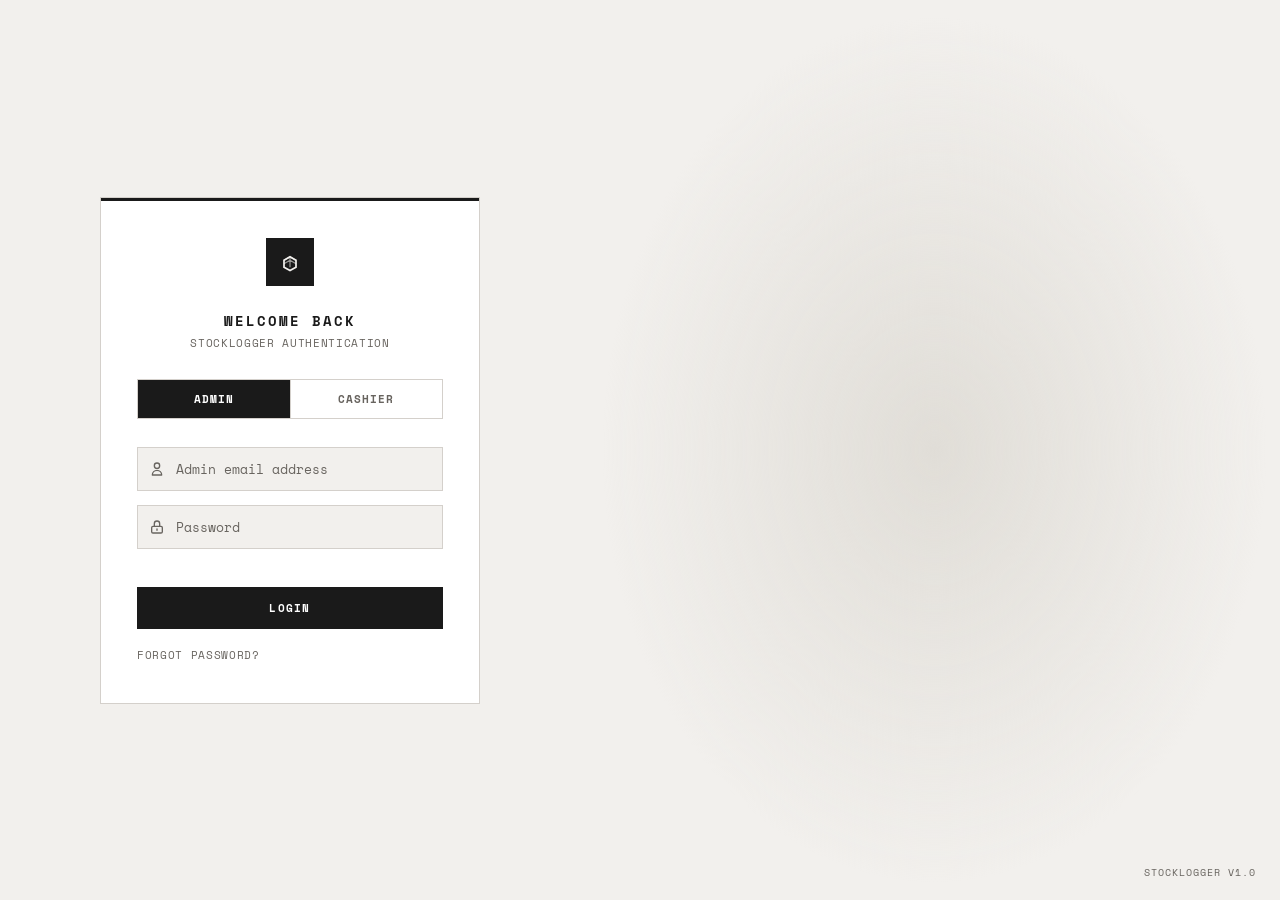
==== index.html @ cfd74014 "opimizing minimal UI/UX Design" ====
<!doctype html>
<html lang="en">
<head>
  <meta charset="UTF-8" />
  <meta name="viewport" content="width=device-width, initial-scale=1" />
  <title>StockLogger · Sign In</title>
  <meta name="description" content="Sign in to StockLogger — warehouse inventory management." />
  <link rel="icon" type="image/svg+xml" href="/favicon.svg" />
  <link rel="preconnect" href="https://fonts.googleapis.com" />
  <link href="https://fonts.googleapis.com/css2?family=Space+Mono:ital,wght@0,400;0,700;1,400&family=IBM+Plex+Mono:wght@300;400;500;600;700&display=swap" rel="stylesheet" />
  <style>
    @import url('https://fonts.googleapis.com/css2?family=Space+Mono:ital,wght@0,400;0,700;1,400&family=IBM+Plex+Mono:wght@300;400;500;600;700&display=swap');
    
    :root {
      --bg: #f2f0ed;
      --bg-subtle: #eae7e3;
      --panel: #ffffff;
      --line: #d4d0cb;
      --text: #1a1a1a;
      --text-secondary: #4a4a4a;
      --muted: #68645f;
      --out: #c43e2a;
      --mono: 'Space Mono', 'IBM Plex Mono', 'Courier New', monospace;
    }

    * { box-sizing: border-box; margin: 0; padding: 0; }

    ::selection {
      background: rgba(0,0,0,0.15);
      color: var(--text);
    }

    body {
      background: var(--bg);
      color: var(--text);
      font-family: var(--mono);
      font-size: 0.8125rem;
      line-height: 1.5;
      min-height: 100vh;
      display: flex;
      align-items: center;
      justify-content: center;
      -webkit-font-smoothing: antialiased;
      position: relative;
      overflow: hidden;
    }

body {
  justify-content: flex-start;
  overflow: auto;
  overflow-x: hidden;
  padding: 48px max(32px, calc((100vw - 1120px) / 2));
}

/* The rack occupies the right half while the form stays clear and readable. */
.rack-backdrop {
  position: fixed;
  inset: 0 0 0 46%;
  display: grid;
  place-items: center;
  background: radial-gradient(ellipse at center, #e0ddd7 0%, transparent 68%);
}
.rack-stage {
  width: min(100%, 620px);
  padding: 24px 40px;
}
.rack-svg {
  display: block;
  width: 100%;
  max-height: 72vh;
  overflow: visible;
  filter: drop-shadow(0 24px 16px rgb(40 35 28 / 9%));
}
.rack-solid polygon {
  stroke: #67645e;
  stroke-width: 0.7;
  stroke-linejoin: round;
}
.rack-side {
  fill: #9d9991;
}
.rack-front {
  fill: #c3bfb7;
}
.rack-top {
  fill: #e4e0d9;
}
.rack-unit .rack-front {
  fill: #eeebe5;
}
.rack-unit .rack-side {
  fill: #b5b0a7;
}
.rack-unit .rack-top {
  fill: #f7f5f0;
}
.rack-unit.is-selected .rack-front {
  fill: #dbe6db;
}
.rack-unit.is-selected polygon {
  stroke: #000000ff;
}
.rack-led {
  fill: #ffffffff;
}
.rack-led.is-on {
  fill: #000000ff;
}

@media (max-width: 760px) {
  body {
    justify-content: center;
    padding: 48px 16px;
  }
  .rack-backdrop {
    display: none;
  }
  .auth-card {
    padding: 0;
  }
}



    /* Loading overlay */
    .loading-overlay {
      position: fixed;
      inset: 0;
      background: rgba(242,240,237,0.92);
      backdrop-filter: blur(4px);
      z-index: 50;
      display: flex;
      align-items: center;
      justify-content: center;
      transition: opacity 0.3s;
    }
    .loading-overlay.hidden {
      opacity: 0;
      pointer-events: none;
    }
    .loading-inner {
      display: flex;
      flex-direction: column;
      align-items: center;
    }
    .loading-icon-wrap {
      width: 48px; height: 48px;
      border: 1px solid var(--line);
      display: flex;
      align-items: center;
      justify-content: center;
      margin-bottom: 16px;
      background: var(--panel);
    }
    .loading-spinner {
      width: 20px; height: 20px;
      border: 2px solid var(--line);
      border-top-color: var(--text);
      border-radius: 50%;
      animation: spin 0.8s linear infinite;
      margin-bottom: 12px;
    }
    .loading-label {
      font: 400 0.6875rem var(--mono);
      color: var(--muted);
      text-transform: uppercase;
      letter-spacing: 0.1em;
    }

    /* Card container */
    .auth-card {
      width: 100%;
      max-width: 420px;
      padding: 0 20px;
      position: relative;
      z-index: 1;
    }
    .auth-inner {
      background: var(--panel);
      border: 1px solid var(--line);
      padding: 40px 36px;
      position: relative;
    }

    /* Top accent line */
    .auth-inner::before {
      content: '';
      position: absolute;
      top: 0;
      left: 0;
      right: 0;
      height: 3px;
      background: var(--text);
    }

    /* Logo */
    .auth-logo {
      width: 48px; height: 48px;
      background: var(--text);
      color: var(--panel);
      display: flex;
      align-items: center;
      justify-content: center;
      margin: 0 auto 24px;
    }

    .auth-title {
      font: 700 0.875rem var(--mono);
      text-align: center;
      letter-spacing: 0.14em;
      text-transform: uppercase;
      margin-bottom: 4px;
    }
    .auth-subtitle {
      font: 400 0.6875rem var(--mono);
      text-align: center;
      color: var(--muted);
      letter-spacing: 0.06em;
      text-transform: uppercase;
      margin-bottom: 28px;
    }

    /* Tab switcher */
    .tab-switcher {
      display: flex;
      border: 1px solid var(--line);
      margin-bottom: 28px;
    }
    .tab-btn {
      flex: 1;
      padding: 11px;
      font: 600 0.6875rem var(--mono);
      letter-spacing: 0.1em;
      text-transform: uppercase;
      background: transparent;
      border: none;
      color: var(--muted);
      cursor: pointer;
      transition: all 0.2s;
    }
    .tab-btn:first-child { border-right: 1px solid var(--line); }
    .tab-btn.active {
      background: var(--text);
      color: var(--panel);
    }

    /* Form inputs */
    .form-group {
      margin-bottom: 14px;
    }
    .form-label {
      display: block;
      font: 600 0.625rem var(--mono);
      color: var(--muted);
      text-transform: uppercase;
      letter-spacing: 0.1em;
      margin-bottom: 6px;
    }
    .input-wrap {
      position: relative;
    }
    .input-icon {
      position: absolute;
      left: 12px;
      top: 50%;
      transform: translateY(-50%);
      color: var(--muted);
      width: 16px; height: 16px;
      pointer-events: none;
    }
    .auth-input {
      width: 100%;
      background: var(--bg);
      border: 1px solid var(--line);
      color: var(--text);
      padding: 11px 12px 11px 38px;
      font: 400 0.8125rem var(--mono);
      transition: border-color 0.2s, box-shadow 0.2s;
      outline: none;
    }
    .auth-input::placeholder { color: var(--muted); }
    .auth-input:focus {
      border-color: var(--text);
      box-shadow: 0 0 0 1px var(--text);
    }

    /* Error message */
    .auth-error {
      font: 400 0.6875rem var(--mono);
      color: var(--out);
      margin-top: 12px;
      text-transform: uppercase;
      letter-spacing: 0.04em;
      display: none;
    }
    .auth-error.visible { display: block; }

    /* Submit button */
    .auth-submit {
      width: 100%;
      padding: 13px;
      background: var(--text);
      color: var(--panel);
      border: none;
      font: 700 0.6875rem var(--mono);
      letter-spacing: 0.12em;
      text-transform: uppercase;
      cursor: pointer;
      margin-top: 24px;
      transition: opacity 0.2s, transform 0.1s;
    }
    .auth-submit:hover { opacity: 0.85; }
    .auth-submit:active { transform: translateY(1px); }

    /* Forgot password */
    .auth-forgot {
      display: block;
      margin-top: 18px;
      text-align: center;
      font: 400 0.6875rem var(--mono);
      color: var(--muted);
      text-transform: uppercase;
      letter-spacing: 0.06em;
      background: none;
      border: none;
      cursor: pointer;
      transition: color 0.2s;
    }
    .auth-forgot:hover { color: var(--text); }

    /* Panel visibility */
    .panel-hidden { display: none; }

    /* ── Reset Modal ── */
    .reset-overlay {
      position: fixed;
      inset: 0;
      background: rgba(242,240,237,0.88);
      backdrop-filter: blur(6px);
      z-index: 50;
      display: flex;
      align-items: center;
      justify-content: center;
      opacity: 0;
      pointer-events: none;
      transition: opacity 0.2s;
    }
    .reset-overlay.open {
      opacity: 1;
      pointer-events: all;
    }
    .reset-card {
      background: var(--panel);
      border: 1px solid var(--line);
      padding: 32px;
      max-width: 380px;
      max-height: calc(100dvh - 32px);
      overflow-y: auto;
      width: 100%;
      margin: 0 16px;
      position: relative;
      transform: translateY(12px);
      transition: transform 0.3s cubic-bezier(.34,1.56,.64,1);
    }
    .reset-overlay.open .reset-card {
      transform: translateY(0);
    }
    .reset-close {
      position: absolute;
      top: 14px; right: 14px;
      background: transparent;
      border: 1px solid var(--line);
      color: var(--muted);
      width: 28px; height: 28px;
      display: flex;
      align-items: center;
      justify-content: center;
      cursor: pointer;
      transition: color 0.2s, border-color 0.2s;
    }
    .reset-close:hover { color: var(--text); border-color: var(--text); }

    .reset-icon {
      width: 44px; height: 44px;
      border: 1px solid var(--line);
      display: flex;
      align-items: center;
      justify-content: center;
      margin-bottom: 16px;
      color: var(--text);
    }
    .reset-title {
      font: 700 0.8125rem var(--mono);
      letter-spacing: 0.1em;
      text-transform: uppercase;
      margin-bottom: 8px;
    }
    .reset-desc {
      font: 400 0.6875rem var(--mono);
      color: var(--muted);
      line-height: 1.7;
      margin-bottom: 20px;
    }
    .reset-input {
      width: 100%;
      background: var(--bg);
      border: 1px solid var(--line);
      color: var(--text);
      padding: 11px 12px;
      font: 400 0.8125rem var(--mono);
      margin-bottom: 12px;
      outline: none;
      transition: border-color 0.2s;
    }
    .reset-input:focus { border-color: var(--text); box-shadow: 0 0 0 1px var(--text); }
    .reset-input::placeholder { color: var(--muted); }

    .reset-msg {
      font: 400 0.6875rem var(--mono);
      color: var(--out);
      margin-bottom: 12px;
      display: none;
    }
    .reset-msg.error { display: block; }
    .reset-msg.visible { display: block; }

    .reset-actions {
      display: flex;
      gap: 8px;
    }
    .reset-btn-cancel {
      flex: 1;
      padding: 11px;
      background: transparent;
      border: 1px solid var(--line);
      font: 500 0.6875rem var(--mono);
      letter-spacing: 0.08em;
      text-transform: uppercase;
      color: var(--text-secondary);
      cursor: pointer;
      transition: border-color 0.2s;
    }
    .reset-btn-cancel:hover { border-color: var(--text); }
    .reset-btn-confirm {
      flex: 1;
      padding: 11px;
      background: var(--text);
      border: none;
      font: 600 0.6875rem var(--mono);
      letter-spacing: 0.08em;
      text-transform: uppercase;
      color: var(--panel);
      cursor: pointer;
      transition: opacity 0.2s;
    }
    .reset-btn-confirm:hover { opacity: 0.85; }

    /* Success step */
    .reset-success-icon {
      width: 44px; height: 44px;
      border: 1px solid rgba(45,138,78,0.3);
      background: rgba(45,138,78,0.06);
      color: #2d8a4e;
      display: flex;
      align-items: center;
      justify-content: center;
      margin-bottom: 16px;
    }
    .reset-success-text {
      font: 600 0.6875rem var(--mono);
      margin-bottom: 4px;
      text-transform: uppercase;
      letter-spacing: 0.06em;
    }
    .reset-success-info {
      font: 400 0.6875rem var(--mono);
      color: var(--muted);
      margin-bottom: 20px;
      line-height: 1.7;
    }
    .reset-btn-done {
      width: 100%;
      padding: 11px;
      background: var(--text);
      border: none;
      font: 600 0.6875rem var(--mono);
      letter-spacing: 0.08em;
      text-transform: uppercase;
      color: var(--panel);
      cursor: pointer;
      transition: opacity 0.2s;
    }
    .reset-btn-done:hover { opacity: 0.85; }

    .hidden { display: none !important; }

    @keyframes spin { to { transform: rotate(360deg); } }
    @keyframes shake {
      0%, 100% { transform: translateX(0); }
      20%, 60% { transform: translateX(-4px); }
      40%, 80% { transform: translateX(4px); }
    }

    /* ── Corner label ── */
    .corner-label {
      position: fixed;
      bottom: 20px;
      right: 24px;
      font: 400 0.625rem var(--mono);
      color: var(--muted);
      text-transform: uppercase;
      letter-spacing: 0.1em;
      z-index: 2;
    }
  </style>
  <link rel="stylesheet" href="/src/login.css" />
</head>
<body>

  <!-- Animated drawer background -->
  <div class="rack-backdrop" aria-hidden="true">
    <div id="login-rack" class="rack-stage">
      <svg class="rack-svg" viewBox="0 0 400 440"></svg>
    </div>
  </div>

  <!-- Loading overlay -->
  <div id="loadingOverlay" class="loading-overlay hidden">
    <div class="loading-inner">
      <div class="loading-icon-wrap">
        <svg width="22" height="22" viewBox="0 0 28 28" fill="none">
          <path d="M7 20V12l7-4 7 4v8l-7 4-7-4Z" stroke="#1a1a1a" stroke-width="2" fill="none"/>
          <path d="M14 8l-7 4m7-4 7 4m-7-4v4m0 0-7 4m7-4 7 4m-7-4v8" stroke="#1a1a1a" stroke-width="1.4" opacity=".5"/>
        </svg>
      </div>
      <div class="loading-spinner"></div>
      <div class="loading-label loading-text">Authenticating...</div>
    </div>
  </div>

  <div class="auth-card">
    <div class="auth-inner">

      <!-- Logo -->
      <div class="auth-logo">
        <svg width="24" height="24" viewBox="0 0 28 28" fill="none">
          <path d="M7 20V12l7-4 7 4v8l-7 4-7-4Z" stroke="#f2f0ed" stroke-width="2" fill="none"/>
          <path d="M14 8l-7 4m7-4 7 4m-7-4v4m0 0-7 4m7-4 7 4m-7-4v8" stroke="#f2f0ed" stroke-width="1.4" opacity=".6"/>
        </svg>
      </div>

      <h1 class="auth-title">Welcome Back</h1>
      <p class="auth-subtitle">StockLogger Authentication</p>

      <!-- Tab switcher -->
      <div class="tab-switcher" role="tablist">
        <button id="tabAdmin" class="tab-btn active" role="tab" aria-selected="true" aria-controls="panelAdmin">Admin</button>
        <button id="tabCashier" class="tab-btn" role="tab" aria-selected="false" aria-controls="panelCashier">Cashier</button>
      </div>

      <!-- ── Cashier Panel ── -->
      <div id="panelCashier" class="panel-hidden" role="tabpanel" aria-labelledby="tabCashier">
        <form id="employeeForm" autocomplete="off" novalidate>
          <div class="form-group">
            <div class="input-wrap">
              <svg class="input-icon" fill="none" viewBox="0 0 24 24" stroke="currentColor" stroke-width="2"><path stroke-linecap="round" stroke-linejoin="round" d="M16 7a4 4 0 11-8 0 4 4 0 018 0zM12 14a7 7 0 00-7 7h14a7 7 0 00-7-7z" /></svg>
              <input type="email" id="empUsername" class="auth-input" placeholder="Email address" required autocomplete="email" />
            </div>
          </div>
          <div class="form-group">
            <div class="input-wrap">
              <svg class="input-icon" fill="none" viewBox="0 0 24 24" stroke="currentColor" stroke-width="2"><path stroke-linecap="round" stroke-linejoin="round" d="M12 15v2m-6 4h12a2 2 0 002-2v-6a2 2 0 00-2-2H6a2 2 0 00-2 2v6a2 2 0 002 2zm10-10V7a4 4 0 00-8 0v4h8z" /></svg>
              <input type="password" id="empPassword" class="auth-input" placeholder="Password" required autocomplete="current-password" />
            </div>
          </div>

          <div class="auth-error" id="empMsg" role="status"></div>

          <button type="submit" id="empBtn" class="auth-submit">
            <span id="empBtnText">Login</span>
          </button>
          
          <button type="button" class="auth-forgot" id="forgotCashier">Forgot password?</button>
        </form>
      </div>

      <!-- ── Admin Panel ── -->
      <div id="panelAdmin" role="tabpanel" aria-labelledby="tabAdmin">
        <form id="adminForm" autocomplete="off" novalidate>
          <div class="form-group">
            <div class="input-wrap">
              <svg class="input-icon" fill="none" viewBox="0 0 24 24" stroke="currentColor" stroke-width="2"><path stroke-linecap="round" stroke-linejoin="round" d="M16 7a4 4 0 11-8 0 4 4 0 018 0zM12 14a7 7 0 00-7 7h14a7 7 0 00-7-7z" /></svg>
              <input type="email" id="adminUsername" class="auth-input" placeholder="Admin email address" required autocomplete="email" />
            </div>
          </div>
          <div class="form-group">
            <div class="input-wrap">
              <svg class="input-icon" fill="none" viewBox="0 0 24 24" stroke="currentColor" stroke-width="2"><path stroke-linecap="round" stroke-linejoin="round" d="M12 15v2m-6 4h12a2 2 0 002-2v-6a2 2 0 00-2-2H6a2 2 0 00-2 2v6a2 2 0 002 2zm10-10V7a4 4 0 00-8 0v4h8z" /></svg>
              <input type="password" id="adminPassword" class="auth-input" placeholder="Password" required autocomplete="current-password" />
            </div>
          </div>

          <div class="auth-error" id="adminMsg" role="status"></div>

          <button type="submit" id="adminBtn" class="auth-submit">
            <span id="adminBtnText">Login</span>
          </button>
          
          <button type="button" class="auth-forgot" id="forgotAdmin">Forgot password?</button>
        </form>
      </div>

    </div>
  </div>

  <!-- Corner label -->
  <div class="corner-label">StockLogger v1.0</div>

  <!-- ── Reset Password Modal ── -->
  <div id="resetModal" class="reset-overlay" role="dialog" aria-modal="true" aria-labelledby="resetModalTitle">
    <div class="reset-card">
      <button class="reset-close" id="closeResetModal" aria-label="Close">
        <svg width="14" height="14" viewBox="0 0 24 24" fill="none" stroke="currentColor" stroke-width="2.5"><line x1="18" y1="6" x2="6" y2="18"/><line x1="6" y1="6" x2="18" y2="18"/></svg>
      </button>
      
      <div class="reset-icon">
        <svg width="20" height="20" viewBox="0 0 24 24" fill="none" stroke="currentColor" stroke-width="2"><rect x="3" y="11" width="18" height="11" rx="0" ry="0"/><path d="M7 11V7a5 5 0 0 1 10 0v4"/></svg>
      </div>
      
      <h2 id="resetModalTitle" class="reset-title">Reset Password</h2>
      <p class="reset-desc">Enter your registered email address. We'll send you a link to reset your password.</p>

      <!-- Step 1 -->
      <div id="resetStep1">
        <input type="email" id="resetUsername" class="reset-input" placeholder="Enter your registered email" autocomplete="email" />
        <p id="resetMsg" class="reset-msg" role="status"></p>
        <div class="reset-actions">
          <button type="button" id="cancelResetModal" class="reset-btn-cancel">Cancel</button>
          <button type="button" id="confirmReset" class="reset-btn-confirm">Reset</button>
        </div>
      </div>

      <!-- Step 2: success -->
      <div id="resetStep2" class="hidden">
        <div class="reset-success-icon">
          <svg width="20" height="20" viewBox="0 0 24 24" fill="none" stroke="currentColor" stroke-width="2.5"><polyline points="20 6 9 17 4 12"/></svg>
        </div>
        <p class="reset-success-text">Check your email</p>
        <p id="resetSuccessInfo" class="reset-success-info">If an account matches that email, you'll receive a password recovery link.</p>
        <button type="button" id="closeResetSuccess" class="reset-btn-done">Got it</button>
      </div>
    </div>
  </div>

<script type="module" src="/src/login.ts"></script>
</body>
</html>
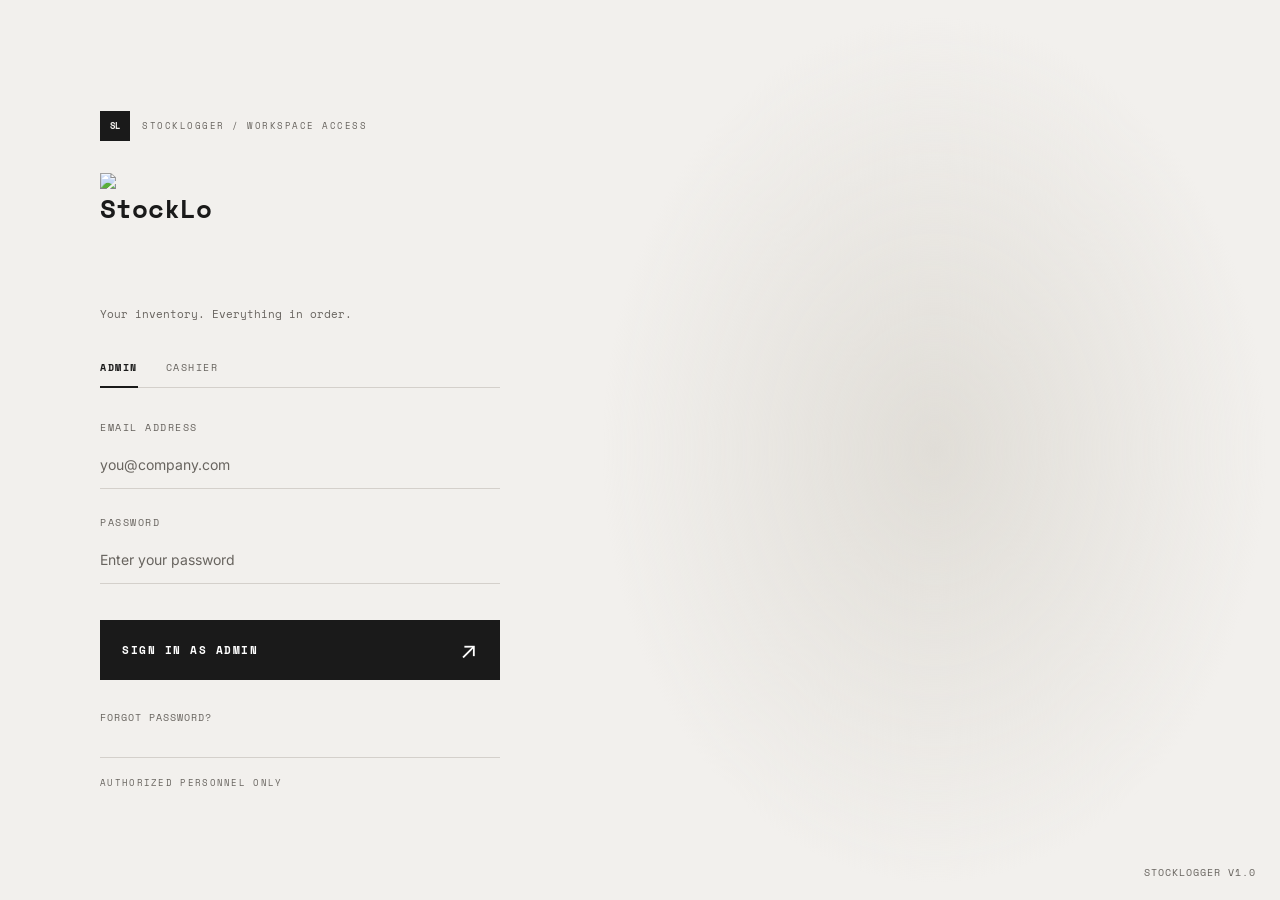
==== commit c47c54b3: "UPDATE UI/UX in login page" ====
--- a/index.html
+++ b/index.html
@@ -7,512 +7,7 @@
   <meta name="description" content="Sign in to StockLogger — warehouse inventory management." />
   <link rel="icon" type="image/svg+xml" href="/favicon.svg" />
   <link rel="preconnect" href="https://fonts.googleapis.com" />
-  <link href="https://fonts.googleapis.com/css2?family=Space+Mono:ital,wght@0,400;0,700;1,400&family=IBM+Plex+Mono:wght@300;400;500;600;700&display=swap" rel="stylesheet" />
-  <style>
-    @import url('https://fonts.googleapis.com/css2?family=Space+Mono:ital,wght@0,400;0,700;1,400&family=IBM+Plex+Mono:wght@300;400;500;600;700&display=swap');
-    
-    :root {
-      --bg: #f2f0ed;
-      --bg-subtle: #eae7e3;
-      --panel: #ffffff;
-      --line: #d4d0cb;
-      --text: #1a1a1a;
-      --text-secondary: #4a4a4a;
-      --muted: #68645f;
-      --out: #c43e2a;
-      --mono: 'Space Mono', 'IBM Plex Mono', 'Courier New', monospace;
-    }
-
-    * { box-sizing: border-box; margin: 0; padding: 0; }
-
-    ::selection {
-      background: rgba(0,0,0,0.15);
-      color: var(--text);
-    }
-
-    body {
-      background: var(--bg);
-      color: var(--text);
-      font-family: var(--mono);
-      font-size: 0.8125rem;
-      line-height: 1.5;
-      min-height: 100vh;
-      display: flex;
-      align-items: center;
-      justify-content: center;
-      -webkit-font-smoothing: antialiased;
-      position: relative;
-      overflow: hidden;
-    }
-
-body {
-  justify-content: flex-start;
-  overflow: auto;
-  overflow-x: hidden;
-  padding: 48px max(32px, calc((100vw - 1120px) / 2));
-}
-
-/* The rack occupies the right half while the form stays clear and readable. */
-.rack-backdrop {
-  position: fixed;
-  inset: 0 0 0 46%;
-  display: grid;
-  place-items: center;
-  background: radial-gradient(ellipse at center, #e0ddd7 0%, transparent 68%);
-}
-.rack-stage {
-  width: min(100%, 620px);
-  padding: 24px 40px;
-}
-.rack-svg {
-  display: block;
-  width: 100%;
-  max-height: 72vh;
-  overflow: visible;
-  filter: drop-shadow(0 24px 16px rgb(40 35 28 / 9%));
-}
-.rack-solid polygon {
-  stroke: #67645e;
-  stroke-width: 0.7;
-  stroke-linejoin: round;
-}
-.rack-side {
-  fill: #9d9991;
-}
-.rack-front {
-  fill: #c3bfb7;
-}
-.rack-top {
-  fill: #e4e0d9;
-}
-.rack-unit .rack-front {
-  fill: #eeebe5;
-}
-.rack-unit .rack-side {
-  fill: #b5b0a7;
-}
-.rack-unit .rack-top {
-  fill: #f7f5f0;
-}
-.rack-unit.is-selected .rack-front {
-  fill: #dbe6db;
-}
-.rack-unit.is-selected polygon {
-  stroke: #000000ff;
-}
-.rack-led {
-  fill: #ffffffff;
-}
-.rack-led.is-on {
-  fill: #000000ff;
-}
-
-@media (max-width: 760px) {
-  body {
-    justify-content: center;
-    padding: 48px 16px;
-  }
-  .rack-backdrop {
-    display: none;
-  }
-  .auth-card {
-    padding: 0;
-  }
-}
-
-
-
-    /* Loading overlay */
-    .loading-overlay {
-      position: fixed;
-      inset: 0;
-      background: rgba(242,240,237,0.92);
-      backdrop-filter: blur(4px);
-      z-index: 50;
-      display: flex;
-      align-items: center;
-      justify-content: center;
-      transition: opacity 0.3s;
-    }
-    .loading-overlay.hidden {
-      opacity: 0;
-      pointer-events: none;
-    }
-    .loading-inner {
-      display: flex;
-      flex-direction: column;
-      align-items: center;
-    }
-    .loading-icon-wrap {
-      width: 48px; height: 48px;
-      border: 1px solid var(--line);
-      display: flex;
-      align-items: center;
-      justify-content: center;
-      margin-bottom: 16px;
-      background: var(--panel);
-    }
-    .loading-spinner {
-      width: 20px; height: 20px;
-      border: 2px solid var(--line);
-      border-top-color: var(--text);
-      border-radius: 50%;
-      animation: spin 0.8s linear infinite;
-      margin-bottom: 12px;
-    }
-    .loading-label {
-      font: 400 0.6875rem var(--mono);
-      color: var(--muted);
-      text-transform: uppercase;
-      letter-spacing: 0.1em;
-    }
-
-    /* Card container */
-    .auth-card {
-      width: 100%;
-      max-width: 420px;
-      padding: 0 20px;
-      position: relative;
-      z-index: 1;
-    }
-    .auth-inner {
-      background: var(--panel);
-      border: 1px solid var(--line);
-      padding: 40px 36px;
-      position: relative;
-    }
-
-    /* Top accent line */
-    .auth-inner::before {
-      content: '';
-      position: absolute;
-      top: 0;
-      left: 0;
-      right: 0;
-      height: 3px;
-      background: var(--text);
-    }
-
-    /* Logo */
-    .auth-logo {
-      width: 48px; height: 48px;
-      background: var(--text);
-      color: var(--panel);
-      display: flex;
-      align-items: center;
-      justify-content: center;
-      margin: 0 auto 24px;
-    }
-
-    .auth-title {
-      font: 700 0.875rem var(--mono);
-      text-align: center;
-      letter-spacing: 0.14em;
-      text-transform: uppercase;
-      margin-bottom: 4px;
-    }
-    .auth-subtitle {
-      font: 400 0.6875rem var(--mono);
-      text-align: center;
-      color: var(--muted);
-      letter-spacing: 0.06em;
-      text-transform: uppercase;
-      margin-bottom: 28px;
-    }
-
-    /* Tab switcher */
-    .tab-switcher {
-      display: flex;
-      border: 1px solid var(--line);
-      margin-bottom: 28px;
-    }
-    .tab-btn {
-      flex: 1;
-      padding: 11px;
-      font: 600 0.6875rem var(--mono);
-      letter-spacing: 0.1em;
-      text-transform: uppercase;
-      background: transparent;
-      border: none;
-      color: var(--muted);
-      cursor: pointer;
-      transition: all 0.2s;
-    }
-    .tab-btn:first-child { border-right: 1px solid var(--line); }
-    .tab-btn.active {
-      background: var(--text);
-      color: var(--panel);
-    }
-
-    /* Form inputs */
-    .form-group {
-      margin-bottom: 14px;
-    }
-    .form-label {
-      display: block;
-      font: 600 0.625rem var(--mono);
-      color: var(--muted);
-      text-transform: uppercase;
-      letter-spacing: 0.1em;
-      margin-bottom: 6px;
-    }
-    .input-wrap {
-      position: relative;
-    }
-    .input-icon {
-      position: absolute;
-      left: 12px;
-      top: 50%;
-      transform: translateY(-50%);
-      color: var(--muted);
-      width: 16px; height: 16px;
-      pointer-events: none;
-    }
-    .auth-input {
-      width: 100%;
-      background: var(--bg);
-      border: 1px solid var(--line);
-      color: var(--text);
-      padding: 11px 12px 11px 38px;
-      font: 400 0.8125rem var(--mono);
-      transition: border-color 0.2s, box-shadow 0.2s;
-      outline: none;
-    }
-    .auth-input::placeholder { color: var(--muted); }
-    .auth-input:focus {
-      border-color: var(--text);
-      box-shadow: 0 0 0 1px var(--text);
-    }
-
-    /* Error message */
-    .auth-error {
-      font: 400 0.6875rem var(--mono);
-      color: var(--out);
-      margin-top: 12px;
-      text-transform: uppercase;
-      letter-spacing: 0.04em;
-      display: none;
-    }
-    .auth-error.visible { display: block; }
-
-    /* Submit button */
-    .auth-submit {
-      width: 100%;
-      padding: 13px;
-      background: var(--text);
-      color: var(--panel);
-      border: none;
-      font: 700 0.6875rem var(--mono);
-      letter-spacing: 0.12em;
-      text-transform: uppercase;
-      cursor: pointer;
-      margin-top: 24px;
-      transition: opacity 0.2s, transform 0.1s;
-    }
-    .auth-submit:hover { opacity: 0.85; }
-    .auth-submit:active { transform: translateY(1px); }
-
-    /* Forgot password */
-    .auth-forgot {
-      display: block;
-      margin-top: 18px;
-      text-align: center;
-      font: 400 0.6875rem var(--mono);
-      color: var(--muted);
-      text-transform: uppercase;
-      letter-spacing: 0.06em;
-      background: none;
-      border: none;
-      cursor: pointer;
-      transition: color 0.2s;
-    }
-    .auth-forgot:hover { color: var(--text); }
-
-    /* Panel visibility */
-    .panel-hidden { display: none; }
-
-    /* ── Reset Modal ── */
-    .reset-overlay {
-      position: fixed;
-      inset: 0;
-      background: rgba(242,240,237,0.88);
-      backdrop-filter: blur(6px);
-      z-index: 50;
-      display: flex;
-      align-items: center;
-      justify-content: center;
-      opacity: 0;
-      pointer-events: none;
-      transition: opacity 0.2s;
-    }
-    .reset-overlay.open {
-      opacity: 1;
-      pointer-events: all;
-    }
-    .reset-card {
-      background: var(--panel);
-      border: 1px solid var(--line);
-      padding: 32px;
-      max-width: 380px;
-      max-height: calc(100dvh - 32px);
-      overflow-y: auto;
-      width: 100%;
-      margin: 0 16px;
-      position: relative;
-      transform: translateY(12px);
-      transition: transform 0.3s cubic-bezier(.34,1.56,.64,1);
-    }
-    .reset-overlay.open .reset-card {
-      transform: translateY(0);
-    }
-    .reset-close {
-      position: absolute;
-      top: 14px; right: 14px;
-      background: transparent;
-      border: 1px solid var(--line);
-      color: var(--muted);
-      width: 28px; height: 28px;
-      display: flex;
-      align-items: center;
-      justify-content: center;
-      cursor: pointer;
-      transition: color 0.2s, border-color 0.2s;
-    }
-    .reset-close:hover { color: var(--text); border-color: var(--text); }
-
-    .reset-icon {
-      width: 44px; height: 44px;
-      border: 1px solid var(--line);
-      display: flex;
-      align-items: center;
-      justify-content: center;
-      margin-bottom: 16px;
-      color: var(--text);
-    }
-    .reset-title {
-      font: 700 0.8125rem var(--mono);
-      letter-spacing: 0.1em;
-      text-transform: uppercase;
-      margin-bottom: 8px;
-    }
-    .reset-desc {
-      font: 400 0.6875rem var(--mono);
-      color: var(--muted);
-      line-height: 1.7;
-      margin-bottom: 20px;
-    }
-    .reset-input {
-      width: 100%;
-      background: var(--bg);
-      border: 1px solid var(--line);
-      color: var(--text);
-      padding: 11px 12px;
-      font: 400 0.8125rem var(--mono);
-      margin-bottom: 12px;
-      outline: none;
-      transition: border-color 0.2s;
-    }
-    .reset-input:focus { border-color: var(--text); box-shadow: 0 0 0 1px var(--text); }
-    .reset-input::placeholder { color: var(--muted); }
-
-    .reset-msg {
-      font: 400 0.6875rem var(--mono);
-      color: var(--out);
-      margin-bottom: 12px;
-      display: none;
-    }
-    .reset-msg.error { display: block; }
-    .reset-msg.visible { display: block; }
-
-    .reset-actions {
-      display: flex;
-      gap: 8px;
-    }
-    .reset-btn-cancel {
-      flex: 1;
-      padding: 11px;
-      background: transparent;
-      border: 1px solid var(--line);
-      font: 500 0.6875rem var(--mono);
-      letter-spacing: 0.08em;
-      text-transform: uppercase;
-      color: var(--text-secondary);
-      cursor: pointer;
-      transition: border-color 0.2s;
-    }
-    .reset-btn-cancel:hover { border-color: var(--text); }
-    .reset-btn-confirm {
-      flex: 1;
-      padding: 11px;
-      background: var(--text);
-      border: none;
-      font: 600 0.6875rem var(--mono);
-      letter-spacing: 0.08em;
-      text-transform: uppercase;
-      color: var(--panel);
-      cursor: pointer;
-      transition: opacity 0.2s;
-    }
-    .reset-btn-confirm:hover { opacity: 0.85; }
-
-    /* Success step */
-    .reset-success-icon {
-      width: 44px; height: 44px;
-      border: 1px solid rgba(45,138,78,0.3);
-      background: rgba(45,138,78,0.06);
-      color: #2d8a4e;
-      display: flex;
-      align-items: center;
-      justify-content: center;
-      margin-bottom: 16px;
-    }
-    .reset-success-text {
-      font: 600 0.6875rem var(--mono);
-      margin-bottom: 4px;
-      text-transform: uppercase;
-      letter-spacing: 0.06em;
-    }
-    .reset-success-info {
-      font: 400 0.6875rem var(--mono);
-      color: var(--muted);
-      margin-bottom: 20px;
-      line-height: 1.7;
-    }
-    .reset-btn-done {
-      width: 100%;
-      padding: 11px;
-      background: var(--text);
-      border: none;
-      font: 600 0.6875rem var(--mono);
-      letter-spacing: 0.08em;
-      text-transform: uppercase;
-      color: var(--panel);
-      cursor: pointer;
-      transition: opacity 0.2s;
-    }
-    .reset-btn-done:hover { opacity: 0.85; }
-
-    .hidden { display: none !important; }
-
-    @keyframes spin { to { transform: rotate(360deg); } }
-    @keyframes shake {
-      0%, 100% { transform: translateX(0); }
-      20%, 60% { transform: translateX(-4px); }
-      40%, 80% { transform: translateX(4px); }
-    }
-
-    /* ── Corner label ── */
-    .corner-label {
-      position: fixed;
-      bottom: 20px;
-      right: 24px;
-      font: 400 0.625rem var(--mono);
-      color: var(--muted);
-      text-transform: uppercase;
-      letter-spacing: 0.1em;
-      z-index: 2;
-    }
-  </style>
+  <link href="https://fonts.googleapis.com/css2?family=Inter:wght@400;500;600;700;800;900&family=Space+Mono:ital,wght@0,400;0,700;1,400&family=IBM+Plex+Mono:wght@300;400;500;600;700&display=swap" rel="stylesheet" />
   <link rel="stylesheet" href="/src/login.css" />
 </head>
 <body>
@@ -538,22 +33,17 @@
     </div>
   </div>
 
-  <div class="auth-card">
+  <main class="auth-card" aria-labelledby="loginTitle">
     <div class="auth-inner">
 
-      <!-- Logo -->
-      <div class="auth-logo">
-        <svg width="24" height="24" viewBox="0 0 28 28" fill="none">
-          <path d="M7 20V12l7-4 7 4v8l-7 4-7-4Z" stroke="#f2f0ed" stroke-width="2" fill="none"/>
-          <path d="M14 8l-7 4m7-4 7 4m-7-4v4m0 0-7 4m7-4 7 4m-7-4v8" stroke="#f2f0ed" stroke-width="1.4" opacity=".6"/>
-        </svg>
-      </div>
-
-      <h1 class="auth-title">Welcome Back</h1>
-      <p class="auth-subtitle">StockLogger Authentication</p>
+      <header class="auth-header">
+        <span class="brand-id"><span class="brand-mark" aria-hidden="true">SL</span> StockLogger / Workspace access</span>
+        <h1 id="loginTitle" class="auth-title"><img class="auth-brand-logo" src="/favicon.svg" alt="StockLogger" width="112" height="112" /></h1>
+        <p class="auth-subtitle">Your inventory. Everything in order.</p>
+      </header>
 
       <!-- Tab switcher -->
-      <div class="tab-switcher" role="tablist">
+      <div class="tab-switcher" role="tablist" aria-label="Sign-in role">
         <button id="tabAdmin" class="tab-btn active" role="tab" aria-selected="true" aria-controls="panelAdmin">Admin</button>
         <button id="tabCashier" class="tab-btn" role="tab" aria-selected="false" aria-controls="panelCashier">Cashier</button>
       </div>
@@ -562,22 +52,22 @@
       <div id="panelCashier" class="panel-hidden" role="tabpanel" aria-labelledby="tabCashier">
         <form id="employeeForm" autocomplete="off" novalidate>
           <div class="form-group">
+            <label class="form-label" for="empUsername">Email address</label>
             <div class="input-wrap">
-              <svg class="input-icon" fill="none" viewBox="0 0 24 24" stroke="currentColor" stroke-width="2"><path stroke-linecap="round" stroke-linejoin="round" d="M16 7a4 4 0 11-8 0 4 4 0 018 0zM12 14a7 7 0 00-7 7h14a7 7 0 00-7-7z" /></svg>
-              <input type="email" id="empUsername" class="auth-input" placeholder="Email address" required autocomplete="email" />
+              <input type="email" id="empUsername" class="auth-input" placeholder="you@company.com" required autocomplete="email" />
             </div>
           </div>
           <div class="form-group">
+            <label class="form-label" for="empPassword">Password</label>
             <div class="input-wrap">
-              <svg class="input-icon" fill="none" viewBox="0 0 24 24" stroke="currentColor" stroke-width="2"><path stroke-linecap="round" stroke-linejoin="round" d="M12 15v2m-6 4h12a2 2 0 002-2v-6a2 2 0 00-2-2H6a2 2 0 00-2 2v6a2 2 0 002 2zm10-10V7a4 4 0 00-8 0v4h8z" /></svg>
-              <input type="password" id="empPassword" class="auth-input" placeholder="Password" required autocomplete="current-password" />
+              <input type="password" id="empPassword" class="auth-input" placeholder="Enter your password" required autocomplete="current-password" />
             </div>
           </div>
 
           <div class="auth-error" id="empMsg" role="status"></div>
 
           <button type="submit" id="empBtn" class="auth-submit">
-            <span id="empBtnText">Login</span>
+            <span id="empBtnText">Sign in as Cashier</span><span class="submit-arrow" aria-hidden="true">&#8599;</span>
           </button>
           
           <button type="button" class="auth-forgot" id="forgotCashier">Forgot password?</button>
@@ -588,30 +78,31 @@
       <div id="panelAdmin" role="tabpanel" aria-labelledby="tabAdmin">
         <form id="adminForm" autocomplete="off" novalidate>
           <div class="form-group">
+            <label class="form-label" for="adminUsername">Email address</label>
             <div class="input-wrap">
-              <svg class="input-icon" fill="none" viewBox="0 0 24 24" stroke="currentColor" stroke-width="2"><path stroke-linecap="round" stroke-linejoin="round" d="M16 7a4 4 0 11-8 0 4 4 0 018 0zM12 14a7 7 0 00-7 7h14a7 7 0 00-7-7z" /></svg>
-              <input type="email" id="adminUsername" class="auth-input" placeholder="Admin email address" required autocomplete="email" />
+              <input type="email" id="adminUsername" class="auth-input" placeholder="you@company.com" required autocomplete="email" />
             </div>
           </div>
           <div class="form-group">
+            <label class="form-label" for="adminPassword">Password</label>
             <div class="input-wrap">
-              <svg class="input-icon" fill="none" viewBox="0 0 24 24" stroke="currentColor" stroke-width="2"><path stroke-linecap="round" stroke-linejoin="round" d="M12 15v2m-6 4h12a2 2 0 002-2v-6a2 2 0 00-2-2H6a2 2 0 00-2 2v6a2 2 0 002 2zm10-10V7a4 4 0 00-8 0v4h8z" /></svg>
-              <input type="password" id="adminPassword" class="auth-input" placeholder="Password" required autocomplete="current-password" />
+              <input type="password" id="adminPassword" class="auth-input" placeholder="Enter your password" required autocomplete="current-password" />
             </div>
           </div>
 
           <div class="auth-error" id="adminMsg" role="status"></div>
 
           <button type="submit" id="adminBtn" class="auth-submit">
-            <span id="adminBtnText">Login</span>
+            <span id="adminBtnText">Sign in as Admin</span><span class="submit-arrow" aria-hidden="true">&#8599;</span>
           </button>
           
           <button type="button" class="auth-forgot" id="forgotAdmin">Forgot password?</button>
         </form>
       </div>
 
+      <p class="auth-note">Authorized personnel only</p>
     </div>
-  </div>
+  </main>
 
   <!-- Corner label -->
   <div class="corner-label">StockLogger v1.0</div>
--- a/src/login.css
+++ b/src/login.css
@@ -0,0 +1,514 @@
+@import "tailwindcss";
+
+
+    :root {
+      --bg: #f2f0ed;
+      --bg-subtle: #eae7e3;
+      --panel: #ffffff;
+      --line: #d4d0cb;
+      --text: #1a1a1a;
+      --text-secondary: #4a4a4a;
+      --muted: #68645f;
+      --out: #c43e2a;
+      --mono: 'Space Mono', 'IBM Plex Mono', 'Courier New', monospace;
+    }
+
+    * { box-sizing: border-box; margin: 0; padding: 0; }
+
+    ::selection {
+      background: rgba(0,0,0,0.15);
+      color: var(--text);
+    }
+
+    body {
+      background: var(--bg);
+      color: var(--text);
+      font-family: var(--mono);
+      font-size: 0.8125rem;
+      line-height: 1.5;
+      min-height: 100vh;
+      display: flex;
+      align-items: center;
+      justify-content: center;
+      -webkit-font-smoothing: antialiased;
+      position: relative;
+      overflow: hidden;
+    }
+
+body {
+  justify-content: flex-start;
+  overflow: auto;
+  overflow-x: hidden;
+  padding: 48px max(32px, calc((100vw - 1120px) / 2));
+}
+
+/* The rack occupies the right half while the form stays clear and readable. */
+.rack-backdrop {
+  position: fixed;
+  inset: 0 0 0 46%;
+  display: grid;
+  place-items: center;
+  background: radial-gradient(ellipse at center, #e0ddd7 0%, transparent 68%);
+}
+.rack-stage {
+  width: min(100%, 620px);
+  padding: 24px 40px;
+}
+.rack-svg {
+  display: block;
+  width: 100%;
+  max-height: 72vh;
+  overflow: visible;
+  filter: drop-shadow(0 24px 16px rgb(40 35 28 / 9%));
+}
+.rack-solid polygon {
+  stroke: #67645e;
+  stroke-width: 0.7;
+  stroke-linejoin: round;
+}
+.rack-side {
+  fill: #9d9991;
+}
+.rack-front {
+  fill: #c3bfb7;
+}
+.rack-top {
+  fill: #e4e0d9;
+}
+.rack-unit .rack-front {
+  fill: #eeebe5;
+}
+.rack-unit .rack-side {
+  fill: #b5b0a7;
+}
+.rack-unit .rack-top {
+  fill: #f7f5f0;
+}
+.rack-unit.is-selected .rack-front {
+  fill: #dbe6db;
+}
+.rack-unit.is-selected polygon {
+  stroke: #000000ff;
+}
+.rack-led {
+  fill: #ffffffff;
+}
+.rack-led.is-on {
+  fill: #000000ff;
+}
+
+@media (max-width: 760px) {
+  body {
+    justify-content: center;
+    padding: 48px 16px;
+  }
+  .rack-backdrop {
+    display: none;
+  }
+  .auth-card {
+    padding: 0;
+  }
+}
+
+
+
+    /* Loading overlay */
+    .loading-overlay {
+      position: fixed;
+      inset: 0;
+      background: rgba(242,240,237,0.92);
+      backdrop-filter: blur(4px);
+      z-index: 50;
+      display: flex;
+      align-items: center;
+      justify-content: center;
+      transition: opacity 0.3s;
+    }
+    .loading-overlay.hidden {
+      opacity: 0;
+      pointer-events: none;
+    }
+    .loading-inner {
+      display: flex;
+      flex-direction: column;
+      align-items: center;
+    }
+    .loading-icon-wrap {
+      width: 48px; height: 48px;
+      border: 1px solid var(--line);
+      display: flex;
+      align-items: center;
+      justify-content: center;
+      margin-bottom: 16px;
+      background: var(--panel);
+    }
+    .loading-spinner {
+      width: 20px; height: 20px;
+      border: 2px solid var(--line);
+      border-top-color: var(--text);
+      border-radius: 50%;
+      animation: spin 0.8s linear infinite;
+      margin-bottom: 12px;
+    }
+    .loading-label {
+      font: 400 0.6875rem var(--mono);
+      color: var(--muted);
+      text-transform: uppercase;
+      letter-spacing: 0.1em;
+    }
+
+/* Reference-inspired, open login layout. */
+.auth-card {
+  width: 100%;
+  max-width: 440px;
+  padding: 24px 20px;
+  position: relative;
+  z-index: 1;
+}
+.auth-inner { position: relative; }
+.auth-header { margin-bottom: 36px; }
+.brand-id {
+  display: flex;
+  align-items: center;
+  gap: 12px;
+  font: 400 9px var(--mono);
+  letter-spacing: 1.5px;
+  text-transform: uppercase;
+  color: var(--muted);
+  margin-bottom: 32px;
+}
+.brand-mark {
+  display: grid;
+  place-items: center;
+  width: 30px;
+  height: 30px;
+  background: var(--text);
+  color: var(--bg);
+  font-weight: 700;
+  letter-spacing: -1px;
+  flex-shrink: 0;
+}
+.auth-title { margin: 0 0 20px; }
+.auth-brand-logo {
+  display: block;
+  width: 112px;
+  height: 112px;
+}
+.auth-subtitle { font-size: 11px; color: var(--muted); line-height: 1.7; }
+.tab-switcher {
+  display: flex;
+  border-bottom: 1px solid var(--line);
+  margin-bottom: 32px;
+  gap: 28px;
+}
+.tab-btn {
+  position: relative;
+  padding: 0 0 12px;
+  font: 400 10px var(--mono);
+  letter-spacing: 1.5px;
+  text-transform: uppercase;
+  background: transparent;
+  border: 0;
+  color: var(--muted);
+  cursor: pointer;
+  transition: color .2s;
+}
+.tab-btn::after {
+  content: '';
+  position: absolute;
+  height: 2px;
+  bottom: -1px;
+  left: 0;
+  width: 100%;
+  background: var(--text);
+  transform: scaleX(0);
+  transform-origin: left;
+  transition: transform .25s;
+}
+.tab-btn.active { color: var(--text); font-weight: 700; }
+.tab-btn.active::after { transform: scaleX(1); }
+.form-group { margin-bottom: 26px; transition: transform .35s ease; }
+.form-group:focus-within { transform: translateX(5px); }
+.form-label {
+  display: block;
+  font: 400 10px var(--mono);
+  color: var(--muted);
+  text-transform: uppercase;
+  letter-spacing: 1.5px;
+  margin-bottom: 7px;
+}
+.input-wrap { position: relative; }
+.input-wrap::after {
+  content: '';
+  position: absolute;
+  bottom: 0;
+  left: 0;
+  height: 2px;
+  width: 100%;
+  background: var(--text);
+  transform: scaleX(0);
+  transform-origin: left;
+  transition: transform .4s ease;
+  pointer-events: none;
+}
+.input-wrap:focus-within::after { transform: scaleX(1); }
+.auth-input {
+  width: 100%;
+  background: transparent;
+  border: 0;
+  border-bottom: 1px solid var(--line);
+  border-radius: 0;
+  color: var(--text);
+  padding: 12px 0 14px;
+  font: 400 16px 'Inter', Arial, sans-serif;
+  outline: none;
+}
+.auth-input::placeholder { color: var(--muted); font-size: 14px; }
+.auth-input:focus { border-color: var(--text); }
+.auth-error {
+  font: 400 11px var(--mono);
+  color: var(--out);
+  margin-top: 12px;
+  display: none;
+}
+.auth-error.visible { display: block; }
+.auth-submit {
+  display: flex;
+  align-items: center;
+  justify-content: space-between;
+  width: 100%;
+  min-height: 58px;
+  padding: 16px 22px;
+  background: var(--text);
+  color: var(--panel);
+  border: 0;
+  font: 700 11px var(--mono);
+  letter-spacing: 1.5px;
+  text-transform: uppercase;
+  cursor: pointer;
+  margin-top: 36px;
+  transition: box-shadow .3s, letter-spacing .3s, transform .2s;
+}
+.auth-submit:hover { letter-spacing: 2px; box-shadow: 0 8px 24px rgb(26 26 26 / 15%); }
+.auth-submit:active { transform: translateY(1px); }
+.auth-submit:disabled { opacity: .55; cursor: wait; }
+.submit-arrow { font: 400 23px 'Inter', Arial, sans-serif; transition: transform .3s; }
+.auth-submit:hover .submit-arrow { transform: translate(2px, -2px); }
+.auth-forgot {
+  display: block;
+  margin-top: 22px;
+  padding: 8px 0;
+  font: 400 10px var(--mono);
+  color: var(--muted);
+  text-transform: uppercase;
+  letter-spacing: 1px;
+  background: transparent;
+  border: 0;
+  cursor: pointer;
+  transition: color .2s;
+}
+.auth-forgot:hover { color: var(--text); text-decoration: underline; text-underline-offset: 5px; }
+.auth-note {
+  margin-top: 24px;
+  padding-top: 18px;
+  border-top: 1px solid var(--line);
+  font-size: 9px;
+  letter-spacing: 1.3px;
+  text-transform: uppercase;
+  color: var(--muted);
+}
+button:focus-visible { outline: 2px solid var(--text); outline-offset: 5px; }
+@media (max-width: 760px) {
+  .auth-card { max-width: 400px; padding: 12px 8px; }
+  .brand-id { font-size: 8px; letter-spacing: 1px; }
+  .corner-label { position: absolute; bottom: 12px; right: 16px; }
+}
+@media (prefers-reduced-motion: reduce) {
+  *, *::before, *::after { animation-duration: .01ms !important; transition-duration: .01ms !important; }
+  .form-group:focus-within { transform: none; }
+}
+
+    /* Panel visibility */
+    .panel-hidden { display: none; }
+
+    /* ── Reset Modal ── */
+    .reset-overlay {
+      position: fixed;
+      inset: 0;
+      background: rgba(242,240,237,0.88);
+      backdrop-filter: blur(6px);
+      z-index: 50;
+      display: flex;
+      align-items: center;
+      justify-content: center;
+      opacity: 0;
+      pointer-events: none;
+      transition: opacity 0.2s;
+    }
+    .reset-overlay.open {
+      opacity: 1;
+      pointer-events: all;
+    }
+    .reset-card {
+      background: var(--panel);
+      border: 1px solid var(--line);
+      padding: 32px;
+      max-width: 380px;
+      max-height: calc(100dvh - 32px);
+      overflow-y: auto;
+      width: 100%;
+      margin: 0 16px;
+      position: relative;
+      transform: translateY(12px);
+      transition: transform 0.3s cubic-bezier(.34,1.56,.64,1);
+    }
+    .reset-overlay.open .reset-card {
+      transform: translateY(0);
+    }
+    .reset-close {
+      position: absolute;
+      top: 14px; right: 14px;
+      background: transparent;
+      border: 1px solid var(--line);
+      color: var(--muted);
+      width: 28px; height: 28px;
+      display: flex;
+      align-items: center;
+      justify-content: center;
+      cursor: pointer;
+      transition: color 0.2s, border-color 0.2s;
+    }
+    .reset-close:hover { color: var(--text); border-color: var(--text); }
+
+    .reset-icon {
+      width: 44px; height: 44px;
+      border: 1px solid var(--line);
+      display: flex;
+      align-items: center;
+      justify-content: center;
+      margin-bottom: 16px;
+      color: var(--text);
+    }
+    .reset-title {
+      font: 700 0.8125rem var(--mono);
+      letter-spacing: 0.1em;
+      text-transform: uppercase;
+      margin-bottom: 8px;
+    }
+    .reset-desc {
+      font: 400 0.6875rem var(--mono);
+      color: var(--muted);
+      line-height: 1.7;
+      margin-bottom: 20px;
+    }
+    .reset-input {
+      width: 100%;
+      background: var(--bg);
+      border: 1px solid var(--line);
+      color: var(--text);
+      padding: 11px 12px;
+      font: 400 0.8125rem var(--mono);
+      margin-bottom: 12px;
+      outline: none;
+      transition: border-color 0.2s;
+    }
+    .reset-input:focus { border-color: var(--text); box-shadow: 0 0 0 1px var(--text); }
+    .reset-input::placeholder { color: var(--muted); }
+
+    .reset-msg {
+      font: 400 0.6875rem var(--mono);
+      color: var(--out);
+      margin-bottom: 12px;
+      display: none;
+    }
+    .reset-msg.error { display: block; }
+    .reset-msg.visible { display: block; }
+
+    .reset-actions {
+      display: flex;
+      gap: 8px;
+    }
+    .reset-btn-cancel {
+      flex: 1;
+      padding: 11px;
+      background: transparent;
+      border: 1px solid var(--line);
+      font: 500 0.6875rem var(--mono);
+      letter-spacing: 0.08em;
+      text-transform: uppercase;
+      color: var(--text-secondary);
+      cursor: pointer;
+      transition: border-color 0.2s;
+    }
+    .reset-btn-cancel:hover { border-color: var(--text); }
+    .reset-btn-confirm {
+      flex: 1;
+      padding: 11px;
+      background: var(--text);
+      border: none;
+      font: 600 0.6875rem var(--mono);
+      letter-spacing: 0.08em;
+      text-transform: uppercase;
+      color: var(--panel);
+      cursor: pointer;
+      transition: opacity 0.2s;
+    }
+    .reset-btn-confirm:hover { opacity: 0.85; }
+
+    /* Success step */
+    .reset-success-icon {
+      width: 44px; height: 44px;
+      border: 1px solid rgba(45,138,78,0.3);
+      background: rgba(45,138,78,0.06);
+      color: #2d8a4e;
+      display: flex;
+      align-items: center;
+      justify-content: center;
+      margin-bottom: 16px;
+    }
+    .reset-success-text {
+      font: 600 0.6875rem var(--mono);
+      margin-bottom: 4px;
+      text-transform: uppercase;
+      letter-spacing: 0.06em;
+    }
+    .reset-success-info {
+      font: 400 0.6875rem var(--mono);
+      color: var(--muted);
+      margin-bottom: 20px;
+      line-height: 1.7;
+    }
+    .reset-btn-done {
+      width: 100%;
+      padding: 11px;
+      background: var(--text);
+      border: none;
+      font: 600 0.6875rem var(--mono);
+      letter-spacing: 0.08em;
+      text-transform: uppercase;
+      color: var(--panel);
+      cursor: pointer;
+      transition: opacity 0.2s;
+    }
+    .reset-btn-done:hover { opacity: 0.85; }
+
+    .hidden { display: none !important; }
+
+    @keyframes spin { to { transform: rotate(360deg); } }
+    @keyframes shake {
+      0%, 100% { transform: translateX(0); }
+      20%, 60% { transform: translateX(-4px); }
+      40%, 80% { transform: translateX(4px); }
+    }
+
+    /* ── Corner label ── */
+    .corner-label {
+      position: fixed;
+      bottom: 20px;
+      right: 24px;
+      font: 400 0.625rem var(--mono);
+      color: var(--muted);
+      text-transform: uppercase;
+      letter-spacing: 0.1em;
+      z-index: 2;
+    }
